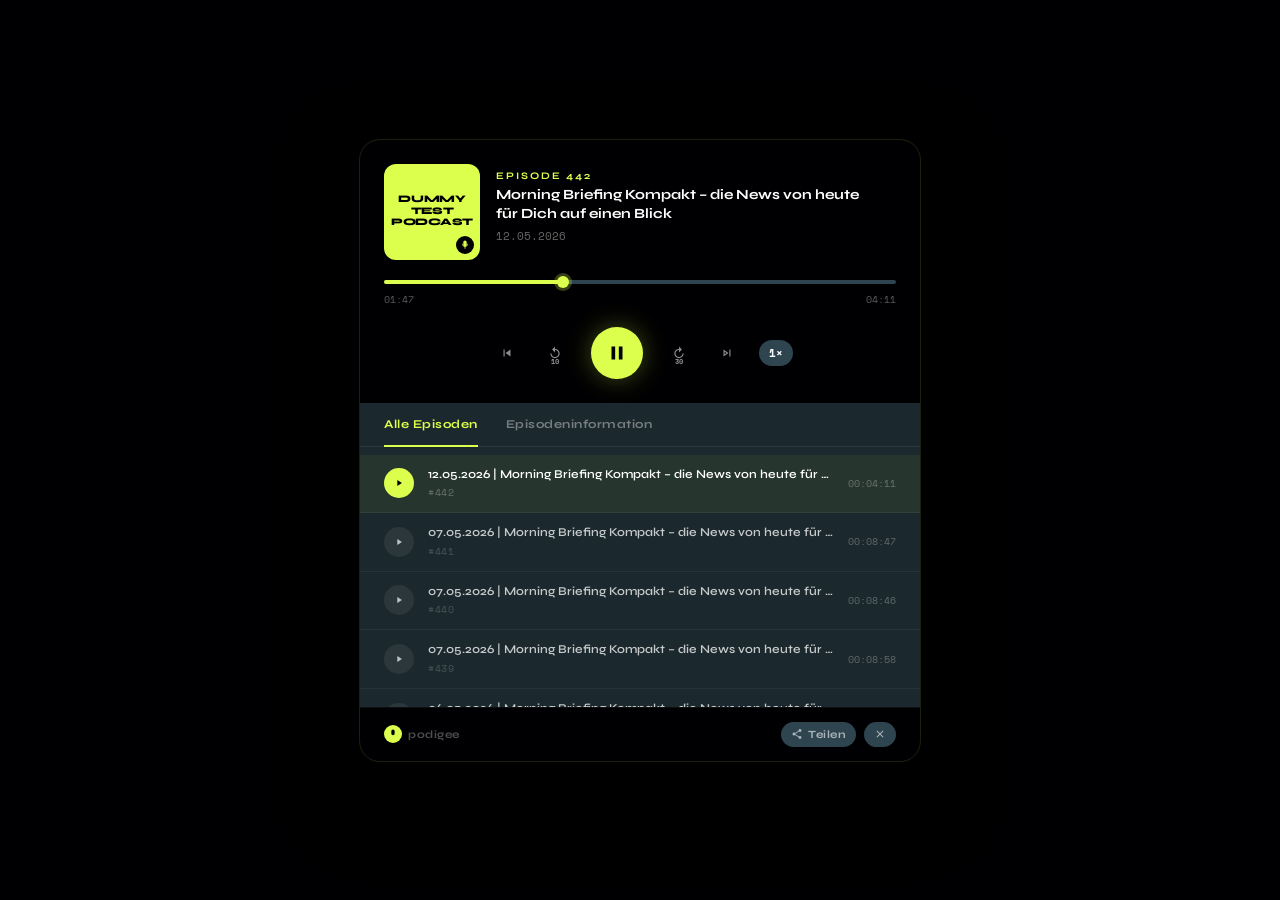
==== player.html @ 54731a33 "adding player html, css and js" ====
<!DOCTYPE html>
<html lang="de">
<head>
  <meta charset="UTF-8">
  <meta name="viewport" content="width=device-width, initial-scale=1.0">
  <title>Podcast Player</title>
  <link href="https://fonts.googleapis.com/css2?family=Space+Mono:wght@400;700&family=Syne:wght@400;600;700;800&display=swap" rel="stylesheet">
  <link rel="stylesheet" href="player.css">
</head>
<body>

<div class="player-wrap">

  <!-- HEADER -->
  <div class="player-header">
    <div class="cover">
      <div class="cover-text">DUMMY<br>TEST<br>PODCAST</div>
      <div class="cover-badge">
        <svg viewBox="0 0 24 24" fill="none" xmlns="http://www.w3.org/2000/svg">
          <path d="M12 1a4 4 0 014 4v6a4 4 0 01-8 0V5a4 4 0 014-4z" fill="#DCFF4D"/>
          <path d="M6 10a6 6 0 0012 0" stroke="#DCFF4D" stroke-width="2" stroke-linecap="round"/>
          <line x1="12" y1="16" x2="12" y2="20" stroke="#DCFF4D" stroke-width="2" stroke-linecap="round"/>
        </svg>
      </div>
    </div>
    <div class="header-info">
      <div class="ep-label">Episode 442</div>
      <div class="ep-title">Morning Briefing Kompakt – die News von heute für Dich auf einen Blick</div>
      <div class="ep-date">12.05.2026</div>
    </div>
  </div>

  <!-- CONTROLS -->
  <div class="controls-zone">
    <div class="progress-wrap" id="progressBar">
      <div class="progress-fill" id="progressFill">
        <div class="progress-thumb"></div>
      </div>
    </div>
    <div class="time-row">
      <span id="currentTime">01:47</span>
      <span id="totalTime">04:11</span>
    </div>
    <div class="btn-row">
      <button class="ctrl-btn skip" title="Vorheriges">
        <svg viewBox="0 0 24 24" fill="currentColor"><path d="M6 6h2v12H6zm3.5 6 8.5 6V6z"/></svg>
      </button>
      <button class="ctrl-btn skip" title="-10s">
        <svg viewBox="0 0 24 24" fill="currentColor"><path d="M12 5V1L7 6l5 5V7c3.31 0 6 2.69 6 6s-2.69 6-6 6-6-2.69-6-6H4c0 4.42 3.58 8 8 8s8-3.58 8-8-3.58-8-8-8z"/></svg>
        <span class="skip-num" style="bottom:6px">10</span>
      </button>
      <button class="ctrl-btn play-btn" id="playBtn" title="Play/Pause">
        <svg id="playIcon" viewBox="0 0 24 24" fill="currentColor"><path d="M6 19h4V5H6v14zm8-14v14h4V5h-4z"/></svg>
      </button>
      <button class="ctrl-btn skip" title="+30s">
        <svg viewBox="0 0 24 24" fill="currentColor"><path d="M12 5V1l5 5-5 5V7c-3.31 0-6 2.69-6 6s2.69 6 6 6 6-2.69 6-6h2c0 4.42-3.58 8-8 8s-8-3.58-8-8 3.58-8 8-8z"/></svg>
        <span class="skip-num" style="bottom:6px">30</span>
      </button>
      <button class="ctrl-btn skip" title="Nächstes">
        <svg viewBox="0 0 24 24" fill="currentColor"><path d="M6 18l8.5-6L6 6v12zm2-8.14L11.03 12 8 14.14V9.86zM16 6h2v12h-2z"/></svg>
      </button>
      <button class="speed-btn" id="speedBtn">1×</button>
    </div>
  </div>

  <!-- TABS -->
  <div class="tabs">
    <div class="tab active" onclick="switchTab(this,'episodes')">Alle Episoden</div>
    <div class="tab" onclick="switchTab(this,'info')">Episodeninformation</div>
  </div>

  <!-- EPISODE LIST -->
  <div class="ep-list" id="episodePanel">
    <div class="ep-item active" onclick="selectEp(this,'442','12.05.2026','04:11')">
      <div class="ep-play-btn">
        <svg viewBox="0 0 24 24" fill="currentColor"><path d="M8 5v14l11-7z"/></svg>
      </div>
      <div class="ep-info">
        <div class="ep-name">12.05.2026 | Morning Briefing Kompakt – die News von heute für Dich auf einen Blick</div>
        <div class="ep-num">#442</div>
      </div>
      <div class="ep-dur">00:04:11</div>
    </div>
    <div class="ep-item" onclick="selectEp(this,'441','07.05.2026','08:47')">
      <div class="ep-play-btn">
        <svg viewBox="0 0 24 24" fill="currentColor"><path d="M8 5v14l11-7z"/></svg>
      </div>
      <div class="ep-info">
        <div class="ep-name">07.05.2026 | Morning Briefing Kompakt – die News von heute für Dich auf einen Blick</div>
        <div class="ep-num">#441</div>
      </div>
      <div class="ep-dur">00:08:47</div>
    </div>
    <div class="ep-item" onclick="selectEp(this,'440','07.05.2026','08:46')">
      <div class="ep-play-btn">
        <svg viewBox="0 0 24 24" fill="currentColor"><path d="M8 5v14l11-7z"/></svg>
      </div>
      <div class="ep-info">
        <div class="ep-name">07.05.2026 | Morning Briefing Kompakt – die News von heute für Dich auf einen Blick</div>
        <div class="ep-num">#440</div>
      </div>
      <div class="ep-dur">00:08:46</div>
    </div>
    <div class="ep-item" onclick="selectEp(this,'439','07.05.2026','08:58')">
      <div class="ep-play-btn">
        <svg viewBox="0 0 24 24" fill="currentColor"><path d="M8 5v14l11-7z"/></svg>
      </div>
      <div class="ep-info">
        <div class="ep-name">07.05.2026 | Morning Briefing Kompakt – die News von heute für Dich auf einen Blick</div>
        <div class="ep-num">#439</div>
      </div>
      <div class="ep-dur">00:08:58</div>
    </div>
    <div class="ep-item" onclick="selectEp(this,'438','06.05.2026','07:22')">
      <div class="ep-play-btn">
        <svg viewBox="0 0 24 24" fill="currentColor"><path d="M8 5v14l11-7z"/></svg>
      </div>
      <div class="ep-info">
        <div class="ep-name">06.05.2026 | Morning Briefing Kompakt – die News von heute für Dich auf einen Blick</div>
        <div class="ep-num">#438</div>
      </div>
      <div class="ep-dur">00:07:22</div>
    </div>
  </div>

  <!-- INFO PANEL -->
  <div id="infoPanel" style="display:none; padding:20px 24px 24px; background:var(--teal);">
    <p style="font-size:13px; color:rgba(255,255,255,0.6); line-height:1.7;">
      <strong style="color:var(--lime);">Morning Briefing Kompakt</strong> liefert dir täglich die wichtigsten Nachrichten in kompakter Form – damit du bestens informiert in den Tag startest. Schnell, präzise, relevant.
    </p>
  </div>

  <!-- FOOTER -->
  <div class="player-footer">
    <div class="brand">
      <div class="brand-dot">
        <svg viewBox="0 0 24 24" fill="currentColor"><path d="M12 1a4 4 0 014 4v6a4 4 0 01-8 0V5a4 4 0 014-4z"/></svg>
      </div>
      podigee
    </div>
    <div class="footer-actions">
      <button class="footer-btn icon-btn">
        <svg viewBox="0 0 24 24" fill="currentColor"><path d="M18 16.08c-.76 0-1.44.3-1.96.77L8.91 12.7c.05-.23.09-.46.09-.7s-.04-.47-.09-.7l7.05-4.11c.54.5 1.25.81 2.04.81 1.66 0 3-1.34 3-3s-1.34-3-3-3-3 1.34-3 3c0 .24.04.47.09.7L8.04 9.81C7.5 9.31 6.79 9 6 9c-1.66 0-3 1.34-3 3s1.34 3 3 3c.79 0 1.5-.31 2.04-.81l7.12 4.16c-.05.21-.08.43-.08.65 0 1.61 1.31 2.92 2.92 2.92s2.92-1.31 2.92-2.92-1.31-2.92-2.92-2.92z"/></svg>
        Teilen
      </button>
      <button class="footer-btn icon-btn" title="Schließen">
        <svg viewBox="0 0 24 24" fill="currentColor"><path d="M19 6.41L17.59 5 12 10.59 6.41 5 5 6.41 10.59 12 5 17.59 6.41 19 12 13.41 17.59 19 19 17.59 13.41 12z"/></svg>
      </button>
    </div>
  </div>

</div>

<script src="player.js"></script>
</body>
</html>
---- player.css ----
/* ── TOKENS ── */
:root {
  --lime: #DCFF4D;
  --dark: #000002;
  --teal: #1B282D;
  --white: #FFFFFF;
  --teal-mid: #243540;
  --teal-light: #2e4550;
}

/* ── RESET ── */
*, *::before, *::after { box-sizing: border-box; margin: 0; padding: 0; }

/* ── PAGE ── */
body {
  background: var(--dark);
  display: flex;
  align-items: center;
  justify-content: center;
  min-height: 100vh;
  font-family: 'Syne', sans-serif;
  padding: 24px;
}

/* ── PLAYER SHELL ── */
.player-wrap {
  width: 100%;
  max-width: 560px;
  background: var(--teal);
  border-radius: 20px;
  overflow: hidden;
  box-shadow: 0 0 0 1px rgba(220,255,77,0.12), 0 32px 80px rgba(0,0,0,0.7);
}

/* ── HEADER ── */
.player-header {
  display: flex;
  gap: 0;
  background: var(--dark);
  padding: 24px 24px 0;
  align-items: stretch;
}

.cover {
  width: 96px;
  height: 96px;
  flex-shrink: 0;
  background: var(--lime);
  border-radius: 12px;
  display: flex;
  align-items: center;
  justify-content: center;
  overflow: hidden;
  position: relative;
}

.cover-text {
  font-size: 10px;
  font-weight: 800;
  color: var(--dark);
  text-align: center;
  line-height: 1.15;
  letter-spacing: -0.3px;
  padding: 6px;
}

.cover-badge {
  position: absolute;
  bottom: 6px;
  right: 6px;
  width: 18px;
  height: 18px;
  background: var(--dark);
  border-radius: 50%;
  display: flex;
  align-items: center;
  justify-content: center;
}

.cover-badge svg { width: 10px; height: 10px; }

.header-info {
  flex: 1;
  padding: 0 16px 16px;
  display: flex;
  flex-direction: column;
  justify-content: flex-end;
  gap: 4px;
}

.ep-label {
  font-size: 10px;
  font-weight: 700;
  letter-spacing: 2px;
  text-transform: uppercase;
  color: var(--lime);
}

.ep-title {
  font-size: 14px;
  font-weight: 700;
  color: var(--white);
  line-height: 1.35;
  display: -webkit-box;
  -webkit-line-clamp: 2;
  -webkit-box-orient: vertical;
  overflow: hidden;
}

.ep-date {
  font-size: 11px;
  color: rgba(255,255,255,0.4);
  font-family: 'Space Mono', monospace;
}

/* ── CONTROLS ── */
.controls-zone {
  background: var(--dark);
  padding: 20px 24px 24px;
}

.progress-wrap {
  position: relative;
  height: 4px;
  background: var(--teal-light);
  border-radius: 2px;
  margin-bottom: 8px;
  cursor: pointer;
}

.progress-fill {
  height: 100%;
  width: 35%;
  background: var(--lime);
  border-radius: 2px;
  position: relative;
  transition: width 0.1s linear;
}

.progress-thumb {
  position: absolute;
  right: -6px;
  top: 50%;
  transform: translateY(-50%);
  width: 12px;
  height: 12px;
  background: var(--lime);
  border-radius: 50%;
  box-shadow: 0 0 0 3px rgba(220,255,77,0.25);
}

.time-row {
  display: flex;
  justify-content: space-between;
  font-family: 'Space Mono', monospace;
  font-size: 10px;
  color: rgba(255,255,255,0.35);
  margin-bottom: 20px;
}

.btn-row {
  display: flex;
  align-items: center;
  justify-content: center;
  gap: 8px;
}

.ctrl-btn {
  background: none;
  border: none;
  cursor: pointer;
  color: rgba(255,255,255,0.55);
  width: 40px;
  height: 40px;
  border-radius: 50%;
  display: flex;
  align-items: center;
  justify-content: center;
  transition: color 0.15s, background 0.15s;
  position: relative;
}

.ctrl-btn:hover {
  color: var(--white);
  background: rgba(255,255,255,0.07);
}

.ctrl-btn svg { width: 18px; height: 18px; }

.ctrl-btn.skip svg { width: 14px; height: 14px; }

.ctrl-btn.skip .skip-num {
  position: absolute;
  font-family: 'Space Mono', monospace;
  font-size: 7px;
  font-weight: 700;
  color: inherit;
}

.ctrl-btn.play-btn {
  background: var(--lime);
  color: var(--dark);
  width: 52px;
  height: 52px;
  margin: 0 8px;
  box-shadow: 0 0 24px rgba(220,255,77,0.3);
  transition: transform 0.15s, box-shadow 0.15s;
}

.ctrl-btn.play-btn:hover {
  background: var(--lime);
  color: var(--dark);
  transform: scale(1.07);
  box-shadow: 0 0 36px rgba(220,255,77,0.5);
}

.ctrl-btn.play-btn svg { width: 22px; height: 22px; }

.speed-btn {
  background: var(--teal-light);
  border: none;
  color: var(--white);
  font-family: 'Space Mono', monospace;
  font-size: 11px;
  font-weight: 700;
  padding: 5px 10px;
  border-radius: 20px;
  cursor: pointer;
  margin-left: 4px;
  transition: background 0.15s, color 0.15s;
}

.speed-btn:hover { background: var(--lime); color: var(--dark); }

/* ── TABS ── */
.tabs {
  display: flex;
  border-bottom: 1px solid rgba(255,255,255,0.08);
  padding: 0 24px;
  background: var(--teal);
}

.tab {
  font-size: 12px;
  font-weight: 700;
  letter-spacing: 0.5px;
  color: rgba(255,255,255,0.4);
  padding: 14px 0;
  margin-right: 28px;
  cursor: pointer;
  border-bottom: 2px solid transparent;
  margin-bottom: -1px;
  transition: color 0.15s, border-color 0.15s;
}

.tab.active {
  color: var(--lime);
  border-bottom-color: var(--lime);
}

/* ── EPISODE LIST ── */
.ep-list {
  padding: 8px 0;
  background: var(--teal);
  max-height: 260px;
  overflow-y: auto;
  scrollbar-width: thin;
  scrollbar-color: var(--teal-light) transparent;
}

.ep-list::-webkit-scrollbar { width: 4px; }
.ep-list::-webkit-scrollbar-track { background: transparent; }
.ep-list::-webkit-scrollbar-thumb { background: var(--teal-light); border-radius: 2px; }

.ep-item {
  display: flex;
  align-items: center;
  gap: 14px;
  padding: 12px 24px;
  cursor: pointer;
  transition: background 0.15s;
  border-bottom: 1px solid rgba(255,255,255,0.05);
}

.ep-item:last-child { border-bottom: none; }
.ep-item:hover { background: rgba(255,255,255,0.04); }
.ep-item.active { background: rgba(220,255,77,0.06); }

.ep-play-btn {
  width: 30px;
  height: 30px;
  flex-shrink: 0;
  background: rgba(255,255,255,0.07);
  border-radius: 50%;
  display: flex;
  align-items: center;
  justify-content: center;
  transition: background 0.15s;
}

.ep-item.active .ep-play-btn { background: var(--lime); }

.ep-play-btn svg {
  width: 10px;
  height: 10px;
  color: rgba(255,255,255,0.7);
}

.ep-item.active .ep-play-btn svg { color: var(--dark); }

.ep-info { flex: 1; min-width: 0; }

.ep-num {
  font-size: 10px;
  font-weight: 400;
  font-family: 'Space Mono', monospace;
  color: rgba(255,255,255,0.2);
  letter-spacing: 0.5px;
  margin-top: 3px;
}

.ep-item.active .ep-num { color: rgba(255,255,255,0.3); }

.ep-name {
  font-size: 12px;
  color: rgba(255,255,255,0.75);
  white-space: nowrap;
  overflow: hidden;
  text-overflow: ellipsis;
  font-weight: 600;
  line-height: 1.3;
}

.ep-item.active .ep-name { color: var(--white); }

.ep-dur {
  font-family: 'Space Mono', monospace;
  font-size: 10px;
  color: rgba(255,255,255,0.3);
  flex-shrink: 0;
}

/* ── FOOTER ── */
.player-footer {
  display: flex;
  align-items: center;
  justify-content: space-between;
  padding: 14px 24px;
  background: var(--dark);
  border-top: 1px solid rgba(255,255,255,0.06);
}

.brand {
  display: flex;
  align-items: center;
  gap: 6px;
  font-size: 11px;
  font-weight: 700;
  color: rgba(255,255,255,0.3);
  letter-spacing: 0.5px;
}

.brand-dot {
  width: 18px;
  height: 18px;
  background: var(--lime);
  border-radius: 50%;
  display: flex;
  align-items: center;
  justify-content: center;
}

.brand-dot svg { width: 10px; height: 10px; color: var(--dark); }

.footer-actions { display: flex; gap: 8px; }

.footer-btn {
  background: var(--teal-light);
  border: none;
  color: rgba(255,255,255,0.6);
  font-family: 'Syne', sans-serif;
  font-size: 11px;
  font-weight: 700;
  padding: 6px 14px;
  border-radius: 20px;
  cursor: pointer;
  letter-spacing: 0.5px;
  transition: background 0.15s, color 0.15s;
}

.footer-btn:hover { background: var(--lime); color: var(--dark); }

.footer-btn.icon-btn {
  padding: 6px 10px;
  display: flex;
  align-items: center;
  gap: 5px;
}

.footer-btn svg { width: 12px; height: 12px; }
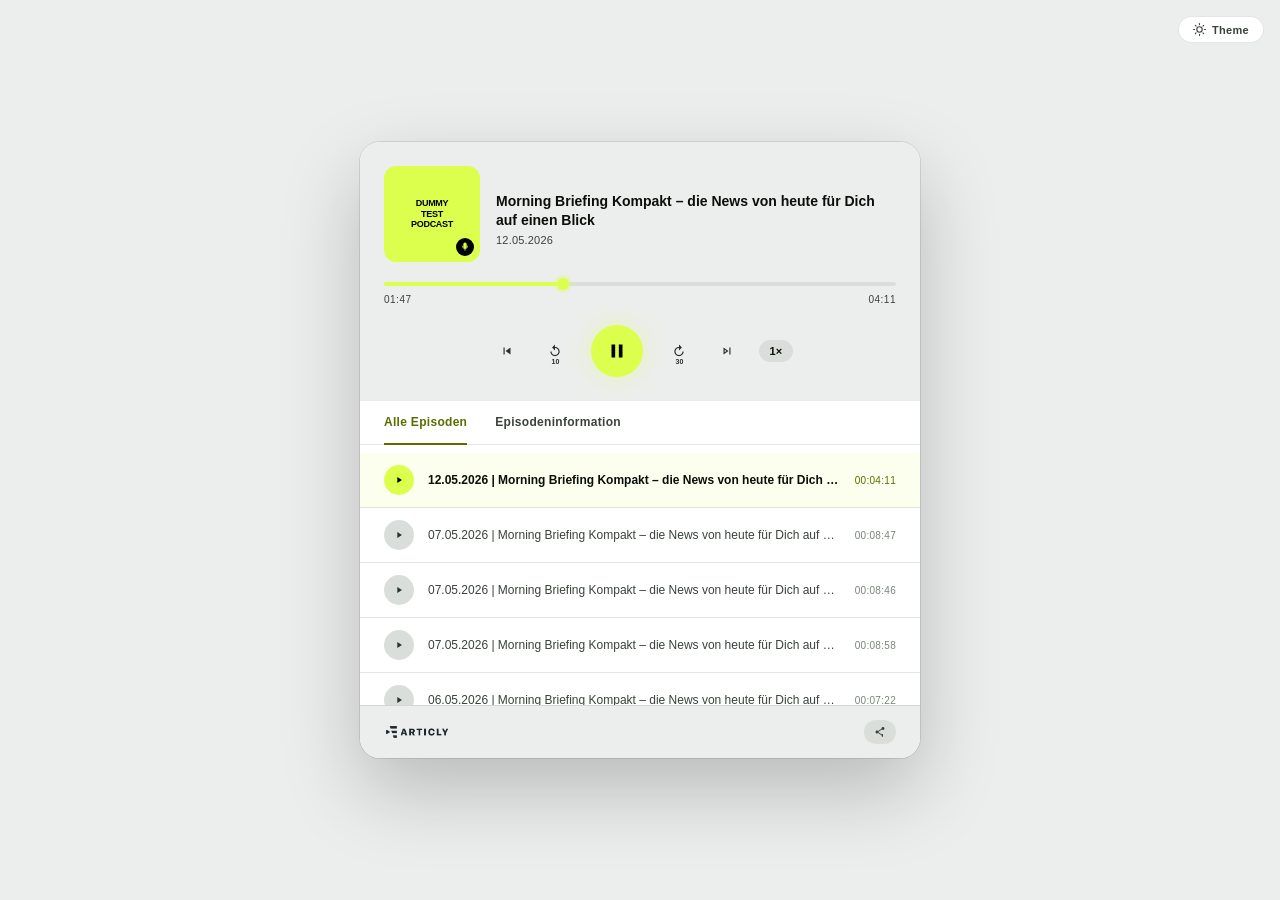
==== commit 610ef0fa: "adding light and dark mode options" ====
--- a/player.html
+++ b/player.html
@@ -1,13 +1,18 @@
 <!DOCTYPE html>
-<html lang="de">
+<html lang="de" data-theme="dark">
 <head>
   <meta charset="UTF-8">
   <meta name="viewport" content="width=device-width, initial-scale=1.0">
   <title>Podcast Player</title>
-  <link href="https://fonts.googleapis.com/css2?family=Space+Mono:wght@400;700&family=Syne:wght@400;600;700;800&display=swap" rel="stylesheet">
   <link rel="stylesheet" href="player.css">
 </head>
 <body>
+
+<!-- Theme toggle (fixed top-right) -->
+<button class="theme-toggle" id="themeBtn" title="Switch theme">
+  <svg id="themeIcon" viewBox="0 0 24 24" fill="none" stroke="currentColor" stroke-width="2" stroke-linecap="round" stroke-linejoin="round" xmlns="http://www.w3.org/2000/svg"></svg>
+  Theme
+</button>
 
 <div class="player-wrap">
 
@@ -24,7 +29,6 @@
       </div>
     </div>
     <div class="header-info">
-      <div class="ep-label">Episode 442</div>
       <div class="ep-title">Morning Briefing Kompakt – die News von heute für Dich auf einen Blick</div>
       <div class="ep-date">12.05.2026</div>
     </div>
@@ -71,77 +75,69 @@
 
   <!-- EPISODE LIST -->
   <div class="ep-list" id="episodePanel">
-    <div class="ep-item active" onclick="selectEp(this,'442','12.05.2026','04:11')">
+    <div class="ep-item active" onclick="selectEp(this,'12.05.2026','04:11')">
       <div class="ep-play-btn">
         <svg viewBox="0 0 24 24" fill="currentColor"><path d="M8 5v14l11-7z"/></svg>
       </div>
       <div class="ep-info">
         <div class="ep-name">12.05.2026 | Morning Briefing Kompakt – die News von heute für Dich auf einen Blick</div>
-        <div class="ep-num">#442</div>
       </div>
       <div class="ep-dur">00:04:11</div>
     </div>
-    <div class="ep-item" onclick="selectEp(this,'441','07.05.2026','08:47')">
+    <div class="ep-item" onclick="selectEp(this,'07.05.2026','08:47')">
       <div class="ep-play-btn">
         <svg viewBox="0 0 24 24" fill="currentColor"><path d="M8 5v14l11-7z"/></svg>
       </div>
       <div class="ep-info">
         <div class="ep-name">07.05.2026 | Morning Briefing Kompakt – die News von heute für Dich auf einen Blick</div>
-        <div class="ep-num">#441</div>
       </div>
       <div class="ep-dur">00:08:47</div>
     </div>
-    <div class="ep-item" onclick="selectEp(this,'440','07.05.2026','08:46')">
+    <div class="ep-item" onclick="selectEp(this,'07.05.2026','08:46')">
       <div class="ep-play-btn">
         <svg viewBox="0 0 24 24" fill="currentColor"><path d="M8 5v14l11-7z"/></svg>
       </div>
       <div class="ep-info">
         <div class="ep-name">07.05.2026 | Morning Briefing Kompakt – die News von heute für Dich auf einen Blick</div>
-        <div class="ep-num">#440</div>
       </div>
       <div class="ep-dur">00:08:46</div>
     </div>
-    <div class="ep-item" onclick="selectEp(this,'439','07.05.2026','08:58')">
+    <div class="ep-item" onclick="selectEp(this,'07.05.2026','08:58')">
       <div class="ep-play-btn">
         <svg viewBox="0 0 24 24" fill="currentColor"><path d="M8 5v14l11-7z"/></svg>
       </div>
       <div class="ep-info">
         <div class="ep-name">07.05.2026 | Morning Briefing Kompakt – die News von heute für Dich auf einen Blick</div>
-        <div class="ep-num">#439</div>
       </div>
       <div class="ep-dur">00:08:58</div>
     </div>
-    <div class="ep-item" onclick="selectEp(this,'438','06.05.2026','07:22')">
+    <div class="ep-item" onclick="selectEp(this,'06.05.2026','07:22')">
       <div class="ep-play-btn">
         <svg viewBox="0 0 24 24" fill="currentColor"><path d="M8 5v14l11-7z"/></svg>
       </div>
       <div class="ep-info">
         <div class="ep-name">06.05.2026 | Morning Briefing Kompakt – die News von heute für Dich auf einen Blick</div>
-        <div class="ep-num">#438</div>
       </div>
       <div class="ep-dur">00:07:22</div>
     </div>
   </div>
 
   <!-- INFO PANEL -->
-  <div id="infoPanel" style="display:none; padding:20px 24px 24px; background:var(--teal);">
-    <p style="font-size:13px; color:rgba(255,255,255,0.6); line-height:1.7;">
-      <strong style="color:var(--lime);">Morning Briefing Kompakt</strong> liefert dir täglich die wichtigsten Nachrichten in kompakter Form – damit du bestens informiert in den Tag startest. Schnell, präzise, relevant.
+  <div class="info-panel" id="infoPanel">
+    <p>
+      <strong>Morning Briefing Kompakt</strong> liefert dir täglich die wichtigsten Nachrichten in kompakter Form – damit du bestens informiert in den Tag startest. Schnell, präzise, relevant.
     </p>
   </div>
 
   <!-- FOOTER -->
   <div class="player-footer">
     <div class="brand">
-      <div class="brand-dot">
-        <svg viewBox="0 0 24 24" fill="currentColor"><path d="M12 1a4 4 0 014 4v6a4 4 0 01-8 0V5a4 4 0 014-4z"/></svg>
-      </div>
-      podigee
+      <img src="dark_mode_icon.png" class="logo-dark" alt="Articly">
+      <img src="light_mode_icon.png" class="logo-light" alt="Articly">
     </div>
     <div class="footer-actions">
       <button class="footer-btn icon-btn">
-        <svg viewBox="0 0 24 24" fill="currentColor"><path d="M18 16.08c-.76 0-1.44.3-1.96.77L8.91 12.7c.05-.23.09-.46.09-.7s-.04-.47-.09-.7l7.05-4.11c.54.5 1.25.81 2.04.81 1.66 0 3-1.34 3-3s-1.34-3-3-3-3 1.34-3 3c0 .24.04.47.09.7L8.04 9.81C7.5 9.31 6.79 9 6 9c-1.66 0-3 1.34-3 3s1.34 3 3 3c.79 0 1.5-.31 2.04-.81l7.12 4.16c-.05.21-.08.43-.08.65 0 1.61 1.31 2.92 2.92 2.92s2.92-1.31 2.92-2.92-1.31-2.92-2.92-2.92z"/></svg>
-        Teilen
+        <svg viewBox="0 0 24 24" fill="currentColor"><path d="M18 16.08c-.76 0-1.44.3-1.96.77L8.91 12.7c.05-.23.09-.46.09-.7s-.04-.47-.09-.7l7.05-4.11c.54.5 1.25.81 2.04.81 1.66 0 3-1.34 3-3s-1.34-3-3-3-3 1.34-3 3c0 .24.04.47.09.7L8.04 9.81C7.5 9.31 6.79 9 6 9c-1.66 0-3 1.34-3 3s1.34 3 3 3c.79 0 1.5-.31 2.04-.81l7.12 4.16c-.05.21-.08.43-.08.65 0 1.61 1.31 2.92 2.92 2.92s2.92-1.31 2。
       </button>
       <button class="footer-btn icon-btn" title="Schließen">
         <svg viewBox="0 0 24 24" fill="currentColor"><path d="M19 6.41L17.59 5 12 10.59 6.41 5 5 6.41 10.59 12 5 17.59 6.41 19 12 13.41 17.59 19 19 17.59 13.41 12z"/></svg>
--- a/player.css
+++ b/player.css
@@ -1,44 +1,123 @@
-/* ── TOKENS ── */
+/* ══════════════════════════════════════════
+   TOKENS — Dark (default)
+══════════════════════════════════════════ */
 :root {
-  --lime: #DCFF4D;
-  --dark: #000002;
-  --teal: #1B282D;
-  --white: #FFFFFF;
-  --teal-mid: #243540;
-  --teal-light: #2e4550;
-}
-
-/* ── RESET ── */
+  --lime:         #DCFF4D;
+  --lime-text:    #DCFF4D;
+  --bg-primary:   #000002;
+  --bg-surface:   #1B282D;
+  --bg-raised:    #2e4550;
+  --fg-primary:   #FFFFFF;
+  --fg-muted:     rgba(255,255,255,0.55);
+  --fg-subtle:    rgba(255,255,255,0.30);
+  --fg-icon:      rgba(255,255,255,0.60);
+  --border:       rgba(255,255,255,0.08);
+  --scroll-thumb: #2e4550;
+  --logo-filter:  brightness(0.65);
+}
+
+/* ── Light theme ── */
+[data-theme="light"] {
+  --lime:         #DCFF4D;
+  --lime-text:    #5a6e00;
+  --bg-primary:   #ECEEED;
+  --bg-surface:   #FFFFFF;
+  --bg-raised:    #DADEDA;
+  --fg-primary:   #0A0F0A;
+  --fg-muted:     #3a423a;
+  --fg-subtle:    #7a847a;
+  --fg-icon:      #2a322a;
+  --border:       rgba(0,0,0,0.10);
+  --scroll-thumb: #C0C8C0;
+  --logo-filter:  brightness(0) saturate(0) opacity(0.50);
+}
+
+/* ── OS light preference (no manual override) ── */
+@media (prefers-color-scheme: light) {
+  :root:not([data-theme="dark"]) {
+    --lime:         #DCFF4D;
+    --lime-text:    #5a6e00;
+    --bg-primary:   #ECEEED;
+    --bg-surface:   #FFFFFF;
+    --bg-raised:    #DADEDA;
+    --fg-primary:   #0A0F0A;
+    --fg-muted:     #3a423a;
+    --fg-subtle:    #7a847a;
+    --fg-icon:      #2a322a;
+    --border:       rgba(0,0,0,0.10);
+    --scroll-thumb: #C0C8C0;
+    --logo-filter:  brightness(0) saturate(0) opacity(0.50);
+  }
+}
+
+/* ══════════════════════════════════════════
+   RESET
+══════════════════════════════════════════ */
 *, *::before, *::after { box-sizing: border-box; margin: 0; padding: 0; }
 
-/* ── PAGE ── */
+/* ══════════════════════════════════════════
+   PAGE
+══════════════════════════════════════════ */
 body {
-  background: var(--dark);
+  background: var(--bg-primary);
   display: flex;
   align-items: center;
   justify-content: center;
   min-height: 100vh;
-  font-family: 'Syne', sans-serif;
+  font-family: "Helvetica Neue", Helvetica, Arial, sans-serif;
   padding: 24px;
-}
-
-/* ── PLAYER SHELL ── */
+  transition: background 0.25s;
+}
+
+/* ══════════════════════════════════════════
+   THEME TOGGLE
+══════════════════════════════════════════ */
+.theme-toggle {
+  position: fixed;
+  top: 16px;
+  right: 16px;
+  background: var(--bg-surface);
+  border: 1px solid var(--border);
+  border-radius: 20px;
+  padding: 6px 14px;
+  font-family: "Helvetica Neue", Helvetica, Arial, sans-serif;
+  font-size: 11px;
+  font-weight: 600;
+  color: var(--fg-muted);
+  cursor: pointer;
+  display: flex;
+  align-items: center;
+  gap: 6px;
+  transition: color 0.15s, border-color 0.15s, background 0.25s;
+  letter-spacing: 0.3px;
+}
+.theme-toggle:hover { color: var(--fg-primary); border-color: var(--lime); }
+.theme-toggle svg { width: 13px; height: 13px; }
+
+/* ══════════════════════════════════════════
+   PLAYER SHELL
+══════════════════════════════════════════ */
 .player-wrap {
   width: 100%;
   max-width: 560px;
-  background: var(--teal);
+  background: var(--bg-surface);
   border-radius: 20px;
   overflow: hidden;
-  box-shadow: 0 0 0 1px rgba(220,255,77,0.12), 0 32px 80px rgba(0,0,0,0.7);
-}
-
-/* ── HEADER ── */
+  box-shadow:
+    0 0 0 1px var(--border),
+    0 32px 80px rgba(0,0,0,0.22);
+  transition: background 0.25s, box-shadow 0.25s;
+}
+
+/* ══════════════════════════════════════════
+   HEADER
+══════════════════════════════════════════ */
 .player-header {
   display: flex;
-  gap: 0;
-  background: var(--dark);
+  background: var(--bg-primary);
   padding: 24px 24px 0;
   align-items: stretch;
+  transition: background 0.25s;
 }
 
 .cover {
@@ -55,13 +134,14 @@
 }
 
 .cover-text {
-  font-size: 10px;
+  font-size: 9px;
   font-weight: 800;
-  color: var(--dark);
+  color: #000002;
   text-align: center;
-  line-height: 1.15;
+  line-height: 1.2;
   letter-spacing: -0.3px;
   padding: 6px;
+  text-transform: uppercase;
 }
 
 .cover-badge {
@@ -70,13 +150,12 @@
   right: 6px;
   width: 18px;
   height: 18px;
-  background: var(--dark);
+  background: #000002;
   border-radius: 50%;
   display: flex;
   align-items: center;
   justify-content: center;
 }
-
 .cover-badge svg { width: 10px; height: 10px; }
 
 .header-info {
@@ -93,13 +172,13 @@
   font-weight: 700;
   letter-spacing: 2px;
   text-transform: uppercase;
-  color: var(--lime);
+  color: var(--lime-text);
 }
 
 .ep-title {
   font-size: 14px;
   font-weight: 700;
-  color: var(--white);
+  color: var(--fg-primary);
   line-height: 1.35;
   display: -webkit-box;
   -webkit-line-clamp: 2;
@@ -109,20 +188,23 @@
 
 .ep-date {
   font-size: 11px;
-  color: rgba(255,255,255,0.4);
-  font-family: 'Space Mono', monospace;
-}
-
-/* ── CONTROLS ── */
+  color: var(--fg-muted);
+  letter-spacing: 0.2px;
+}
+
+/* ══════════════════════════════════════════
+   CONTROLS
+══════════════════════════════════════════ */
 .controls-zone {
-  background: var(--dark);
+  background: var(--bg-primary);
   padding: 20px 24px 24px;
+  transition: background 0.25s;
 }
 
 .progress-wrap {
   position: relative;
   height: 4px;
-  background: var(--teal-light);
+  background: var(--bg-raised);
   border-radius: 2px;
   margin-bottom: 8px;
   cursor: pointer;
@@ -146,15 +228,16 @@
   height: 12px;
   background: var(--lime);
   border-radius: 50%;
-  box-shadow: 0 0 0 3px rgba(220,255,77,0.25);
+  box-shadow: 0 0 0 3px rgba(220,255,77,0.3);
 }
 
 .time-row {
   display: flex;
   justify-content: space-between;
-  font-family: 'Space Mono', monospace;
   font-size: 10px;
-  color: rgba(255,255,255,0.35);
+  font-weight: 500;
+  letter-spacing: 0.5px;
+  color: var(--fg-muted);
   margin-bottom: 20px;
 }
 
@@ -165,11 +248,12 @@
   gap: 8px;
 }
 
+/* All icon buttons use --fg-icon, not --fg-muted */
 .ctrl-btn {
   background: none;
   border: none;
   cursor: pointer;
-  color: rgba(255,255,255,0.55);
+  color: var(--fg-icon);
   width: 40px;
   height: 40px;
   border-radius: 50%;
@@ -179,72 +263,70 @@
   transition: color 0.15s, background 0.15s;
   position: relative;
 }
-
 .ctrl-btn:hover {
-  color: var(--white);
-  background: rgba(255,255,255,0.07);
-}
-
+  color: var(--fg-primary);
+  background: var(--border);
+}
 .ctrl-btn svg { width: 18px; height: 18px; }
-
 .ctrl-btn.skip svg { width: 14px; height: 14px; }
 
 .ctrl-btn.skip .skip-num {
   position: absolute;
-  font-family: 'Space Mono', monospace;
   font-size: 7px;
   font-weight: 700;
   color: inherit;
+  letter-spacing: 0;
 }
 
 .ctrl-btn.play-btn {
   background: var(--lime);
-  color: var(--dark);
+  color: #000002;
   width: 52px;
   height: 52px;
   margin: 0 8px;
-  box-shadow: 0 0 24px rgba(220,255,77,0.3);
+  box-shadow: 0 0 24px rgba(220,255,77,0.35);
   transition: transform 0.15s, box-shadow 0.15s;
 }
-
 .ctrl-btn.play-btn:hover {
   background: var(--lime);
-  color: var(--dark);
+  color: #000002;
   transform: scale(1.07);
-  box-shadow: 0 0 36px rgba(220,255,77,0.5);
-}
-
+  box-shadow: 0 0 36px rgba(220,255,77,0.55);
+}
 .ctrl-btn.play-btn svg { width: 22px; height: 22px; }
 
 .speed-btn {
-  background: var(--teal-light);
+  background: var(--bg-raised);
   border: none;
-  color: var(--white);
-  font-family: 'Space Mono', monospace;
+  color: var(--fg-primary);
+  font-family: "Helvetica Neue", Helvetica, Arial, sans-serif;
   font-size: 11px;
   font-weight: 700;
   padding: 5px 10px;
   border-radius: 20px;
   cursor: pointer;
   margin-left: 4px;
+  letter-spacing: 0.3px;
   transition: background 0.15s, color 0.15s;
 }
-
-.speed-btn:hover { background: var(--lime); color: var(--dark); }
-
-/* ── TABS ── */
+.speed-btn:hover { background: var(--lime); color: #000002; }
+
+/* ══════════════════════════════════════════
+   TABS
+══════════════════════════════════════════ */
 .tabs {
   display: flex;
-  border-bottom: 1px solid rgba(255,255,255,0.08);
+  border-bottom: 1px solid var(--border);
   padding: 0 24px;
-  background: var(--teal);
+  background: var(--bg-surface);
+  transition: background 0.25s;
 }
 
 .tab {
   font-size: 12px;
-  font-weight: 700;
-  letter-spacing: 0.5px;
-  color: rgba(255,255,255,0.4);
+  font-weight: 600;
+  letter-spacing: 0.3px;
+  color: var(--fg-muted);
   padding: 14px 0;
   margin-right: 28px;
   cursor: pointer;
@@ -252,25 +334,26 @@
   margin-bottom: -1px;
   transition: color 0.15s, border-color 0.15s;
 }
-
 .tab.active {
-  color: var(--lime);
-  border-bottom-color: var(--lime);
-}
-
-/* ── EPISODE LIST ── */
+  color: var(--lime-text);
+  border-bottom-color: var(--lime-text);
+}
+
+/* ══════════════════════════════════════════
+   EPISODE LIST
+══════════════════════════════════════════ */
 .ep-list {
   padding: 8px 0;
-  background: var(--teal);
+  background: var(--bg-surface);
   max-height: 260px;
   overflow-y: auto;
   scrollbar-width: thin;
-  scrollbar-color: var(--teal-light) transparent;
-}
-
+  scrollbar-color: var(--scroll-thumb) transparent;
+  transition: background 0.25s;
+}
 .ep-list::-webkit-scrollbar { width: 4px; }
 .ep-list::-webkit-scrollbar-track { background: transparent; }
-.ep-list::-webkit-scrollbar-thumb { background: var(--teal-light); border-radius: 2px; }
+.ep-list::-webkit-scrollbar-thumb { background: var(--scroll-thumb); border-radius: 2px; }
 
 .ep-item {
   display: flex;
@@ -279,122 +362,122 @@
   padding: 12px 24px;
   cursor: pointer;
   transition: background 0.15s;
-  border-bottom: 1px solid rgba(255,255,255,0.05);
-}
-
+  border-bottom: 1px solid var(--border);
+}
 .ep-item:last-child { border-bottom: none; }
-.ep-item:hover { background: rgba(255,255,255,0.04); }
-.ep-item.active { background: rgba(220,255,77,0.06); }
+.ep-item:hover { background: var(--border); }
+.ep-item.active { background: rgba(220,255,77,0.10); }
 
 .ep-play-btn {
   width: 30px;
   height: 30px;
   flex-shrink: 0;
-  background: rgba(255,255,255,0.07);
+  background: var(--bg-raised);
   border-radius: 50%;
   display: flex;
   align-items: center;
   justify-content: center;
   transition: background 0.15s;
 }
-
 .ep-item.active .ep-play-btn { background: var(--lime); }
-
-.ep-play-btn svg {
-  width: 10px;
-  height: 10px;
-  color: rgba(255,255,255,0.7);
-}
-
-.ep-item.active .ep-play-btn svg { color: var(--dark); }
+/* Use --fg-icon for the small play icons too */
+.ep-play-btn svg { width: 10px; height: 10px; color: var(--fg-icon); fill: currentColor;}
+.ep-item.active .ep-play-btn svg { color: #000002; }
 
 .ep-info { flex: 1; min-width: 0; }
-
-.ep-num {
-  font-size: 10px;
-  font-weight: 400;
-  font-family: 'Space Mono', monospace;
-  color: rgba(255,255,255,0.2);
-  letter-spacing: 0.5px;
-  margin-top: 3px;
-}
-
-.ep-item.active .ep-num { color: rgba(255,255,255,0.3); }
 
 .ep-name {
   font-size: 12px;
-  color: rgba(255,255,255,0.75);
+  font-weight: 500;
+  color: var(--fg-muted);
   white-space: nowrap;
   overflow: hidden;
   text-overflow: ellipsis;
-  font-weight: 600;
-  line-height: 1.3;
-}
-
-.ep-item.active .ep-name { color: var(--white); }
+  line-height: 1.35;
+}
+.ep-item.active .ep-name { color: var(--fg-primary); font-weight: 600; }
 
 .ep-dur {
-  font-family: 'Space Mono', monospace;
   font-size: 10px;
-  color: rgba(255,255,255,0.3);
+  font-weight: 500;
+  letter-spacing: 0.3px;
+  color: var(--fg-subtle);
   flex-shrink: 0;
 }
-
-/* ── FOOTER ── */
+.ep-item.active .ep-dur { color: var(--lime-text); }
+
+/* ══════════════════════════════════════════
+   INFO PANEL
+══════════════════════════════════════════ */
+.info-panel {
+  display: none;
+  padding: 20px 24px 24px;
+  background: var(--bg-surface);
+  transition: background 0.25s;
+}
+.info-panel p {
+  font-size: 13px;
+  color: var(--fg-muted);
+  line-height: 1.7;
+}
+.info-panel strong { color: var(--fg-primary); }
+
+/* ══════════════════════════════════════════
+   FOOTER
+══════════════════════════════════════════ */
 .player-footer {
   display: flex;
   align-items: center;
   justify-content: space-between;
   padding: 14px 24px;
-  background: var(--dark);
-  border-top: 1px solid rgba(255,255,255,0.06);
-}
-
-.brand {
-  display: flex;
-  align-items: center;
-  gap: 6px;
+  background: var(--bg-primary);
+  border-top: 1px solid var(--border);
+  transition: background 0.25s;
+}
+
+.brand { display: flex; align-items: center; }
+.brand img {
+  width: auto;
+}
+
+/* Default (Dark Mode) - Show dark logo, hide light logo */
+.brand .logo-light { 
+  display: none; 
+}
+.brand .logo-dark { 
+  display: block;
+  height: 40px;
+}
+
+/* Light Mode Override - Show light logo, hide dark logo */
+[data-theme="light"] .brand .logo-light { 
+  display: block; 
+  height: 12px;
+}
+[data-theme="light"] .brand .logo-dark { 
+  display: none; 
+}
+
+.footer-actions { display: flex; gap: 8px; }
+
+.footer-btn {
+  background: var(--bg-raised);
+  border: none;
+  color: var(--fg-muted);
+  font-family: "Helvetica Neue", Helvetica, Arial, sans-serif;
   font-size: 11px;
-  font-weight: 700;
-  color: rgba(255,255,255,0.3);
-  letter-spacing: 0.5px;
-}
-
-.brand-dot {
-  width: 18px;
-  height: 18px;
-  background: var(--lime);
-  border-radius: 50%;
-  display: flex;
-  align-items: center;
-  justify-content: center;
-}
-
-.brand-dot svg { width: 10px; height: 10px; color: var(--dark); }
-
-.footer-actions { display: flex; gap: 8px; }
-
-.footer-btn {
-  background: var(--teal-light);
-  border: none;
-  color: rgba(255,255,255,0.6);
-  font-family: 'Syne', sans-serif;
-  font-size: 11px;
-  font-weight: 700;
+  font-weight: 600;
   padding: 6px 14px;
   border-radius: 20px;
   cursor: pointer;
-  letter-spacing: 0.5px;
+  letter-spacing: 0.3px;
   transition: background 0.15s, color 0.15s;
 }
-
-.footer-btn:hover { background: var(--lime); color: var(--dark); }
-
+.footer-btn:hover { background: var(--lime); color: #000002; }
 .footer-btn.icon-btn {
   padding: 6px 10px;
   display: flex;
   align-items: center;
   gap: 5px;
 }
-
 .footer-btn svg { width: 12px; height: 12px; }
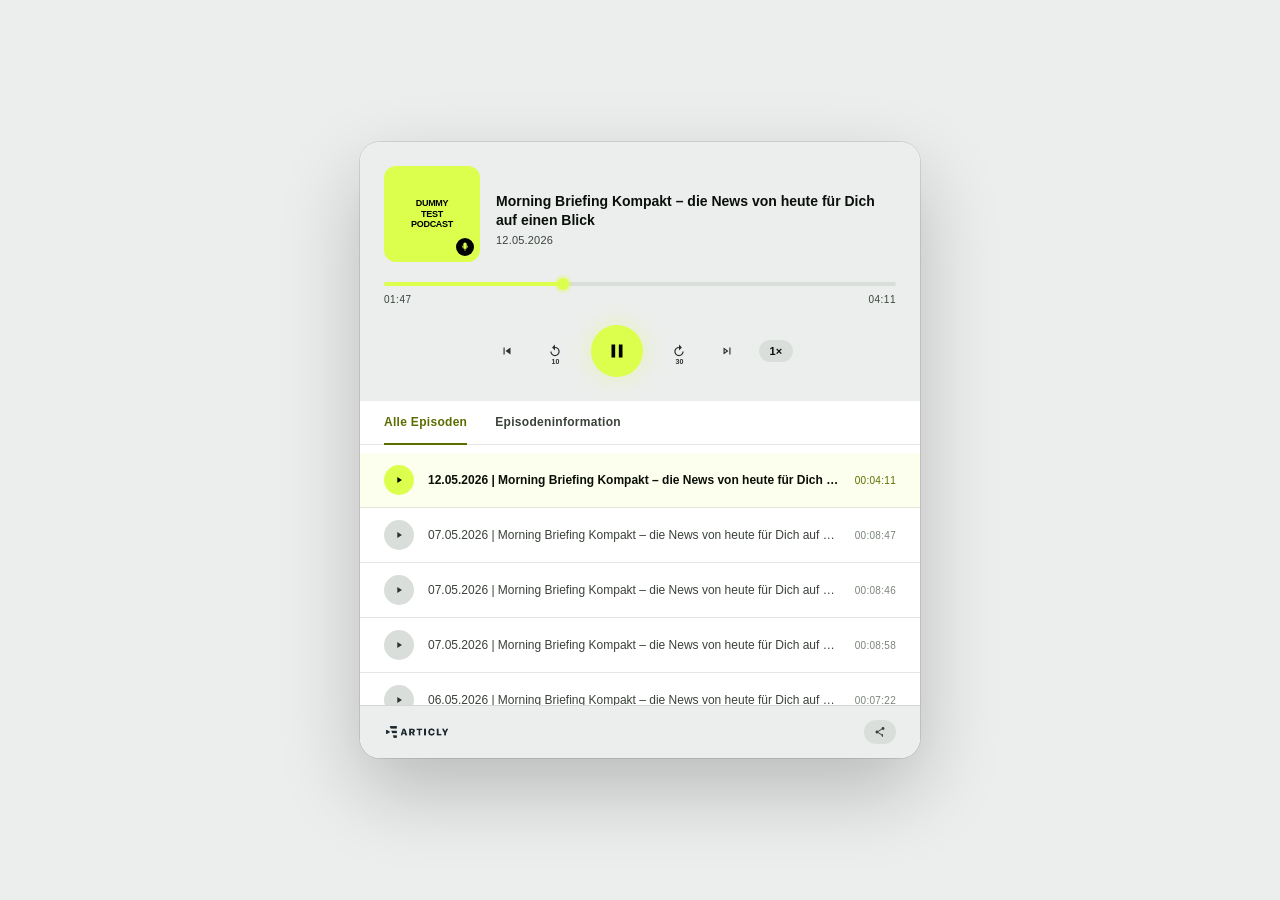
==== commit 49264acb: "adding automated theme check" ====
--- a/player.html
+++ b/player.html
@@ -9,10 +9,10 @@
 <body>
 
 <!-- Theme toggle (fixed top-right) -->
-<button class="theme-toggle" id="themeBtn" title="Switch theme">
+<!-- <button class="theme-toggle" id="themeBtn" title="Switch theme">
   <svg id="themeIcon" viewBox="0 0 24 24" fill="none" stroke="currentColor" stroke-width="2" stroke-linecap="round" stroke-linejoin="round" xmlns="http://www.w3.org/2000/svg"></svg>
   Theme
-</button>
+</button> -->
 
 <div class="player-wrap">
 
--- a/player.css
+++ b/player.css
@@ -70,31 +70,6 @@
 }
 
 /* ══════════════════════════════════════════
-   THEME TOGGLE
-══════════════════════════════════════════ */
-.theme-toggle {
-  position: fixed;
-  top: 16px;
-  right: 16px;
-  background: var(--bg-surface);
-  border: 1px solid var(--border);
-  border-radius: 20px;
-  padding: 6px 14px;
-  font-family: "Helvetica Neue", Helvetica, Arial, sans-serif;
-  font-size: 11px;
-  font-weight: 600;
-  color: var(--fg-muted);
-  cursor: pointer;
-  display: flex;
-  align-items: center;
-  gap: 6px;
-  transition: color 0.15s, border-color 0.15s, background 0.25s;
-  letter-spacing: 0.3px;
-}
-.theme-toggle:hover { color: var(--fg-primary); border-color: var(--lime); }
-.theme-toggle svg { width: 13px; height: 13px; }
-
-/* ══════════════════════════════════════════
    PLAYER SHELL
 ══════════════════════════════════════════ */
 .player-wrap {
